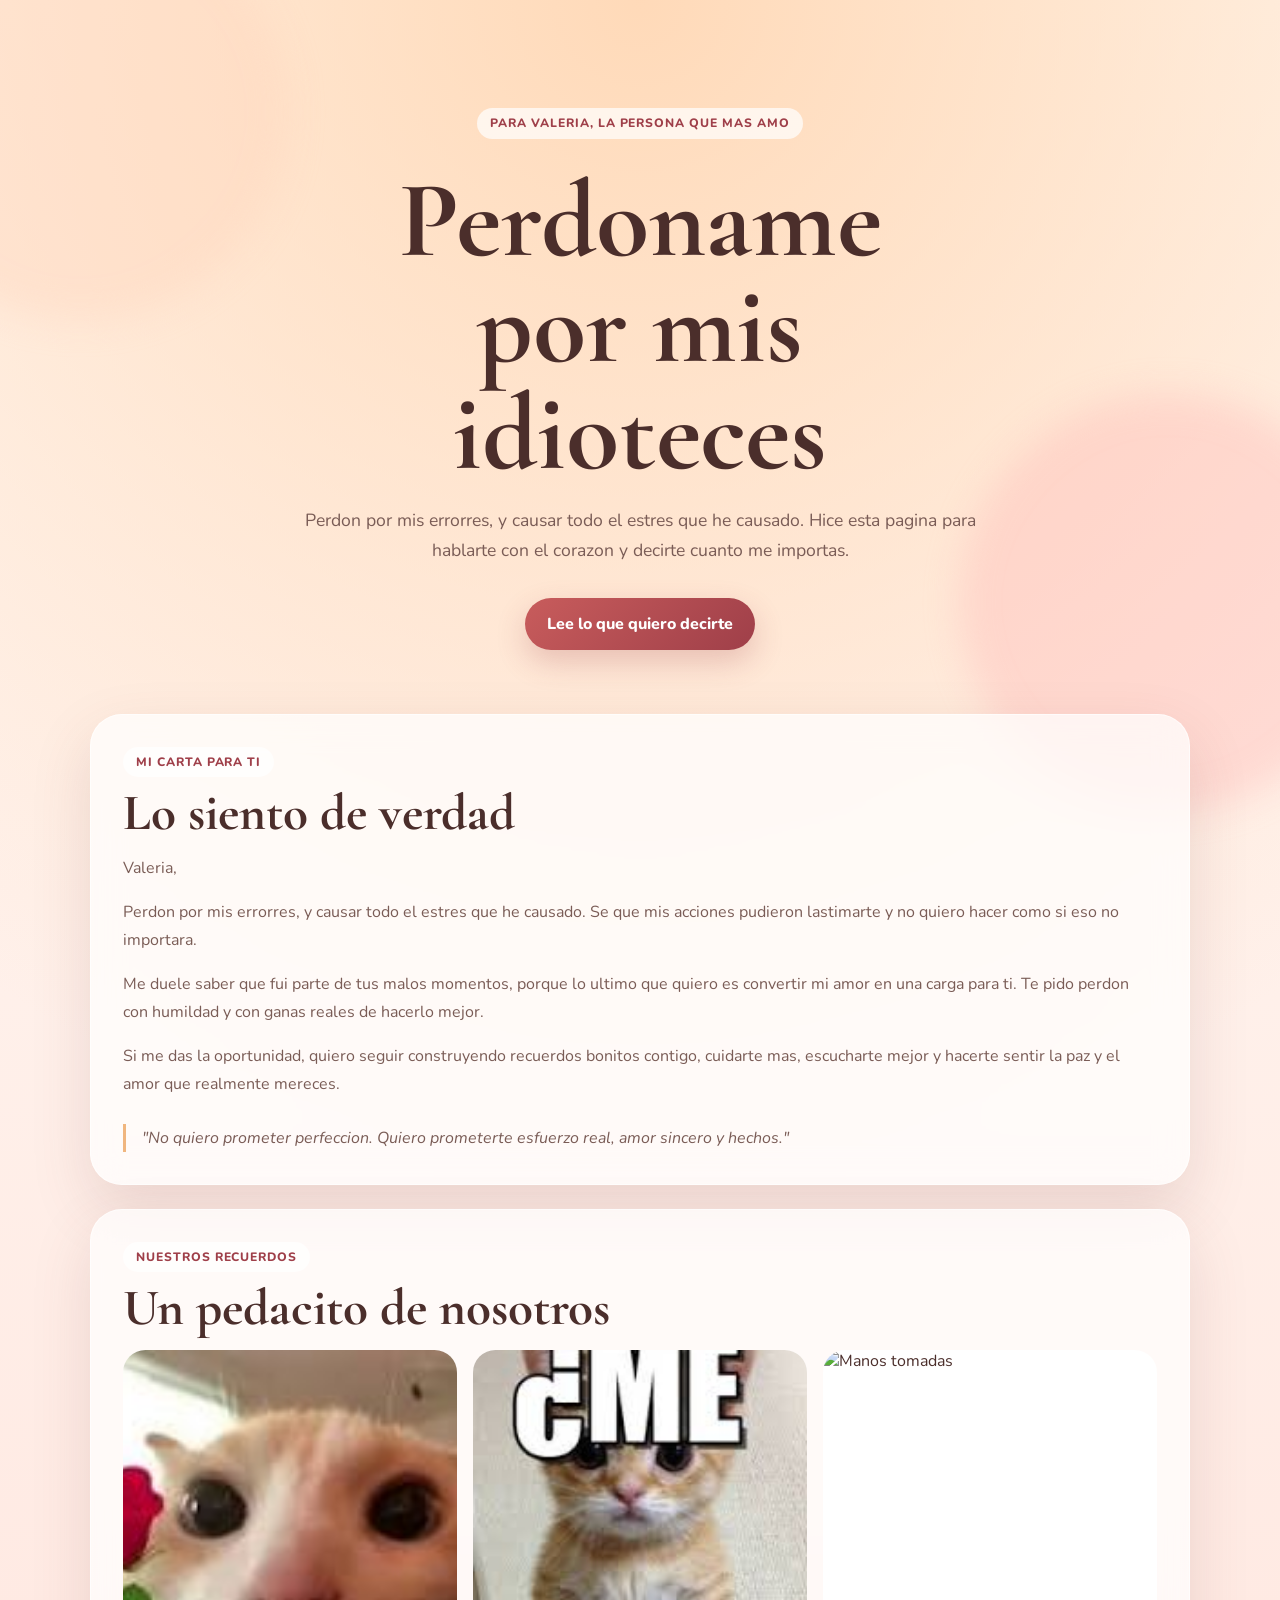
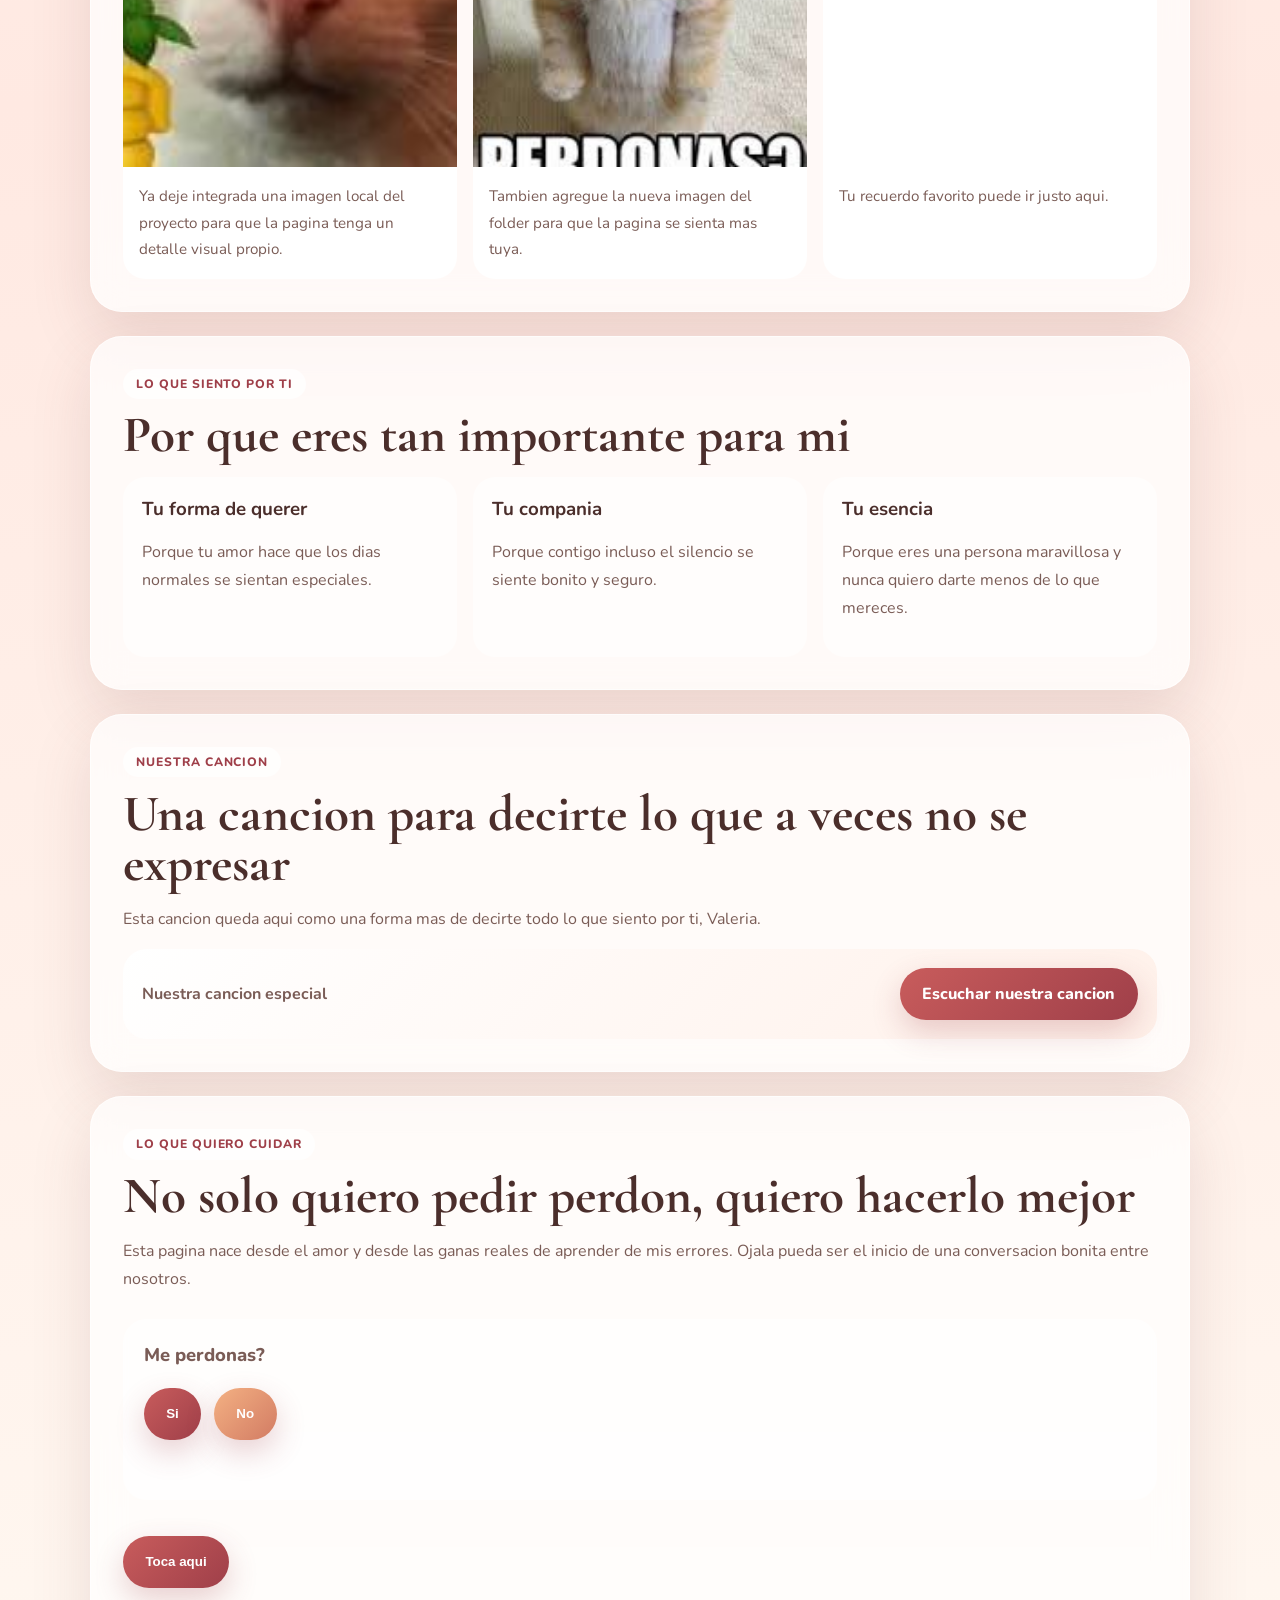
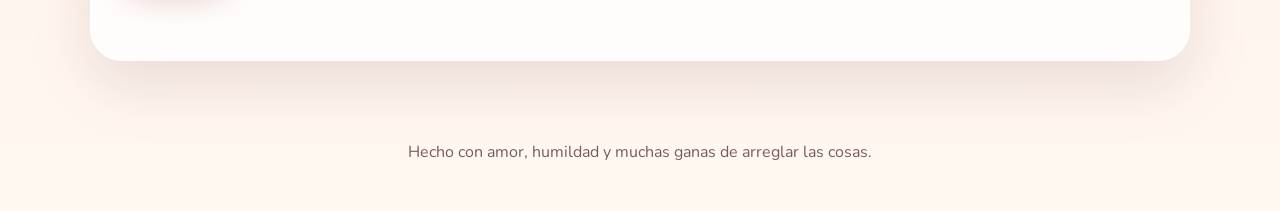
==== index.html @ f138391a "Add files via upload" ====
<!DOCTYPE html>
<html lang="es">
<head>
  <meta charset="UTF-8">
  <meta name="viewport" content="width=device-width, initial-scale=1.0">
  <title>Perdoname</title>
  <link rel="preconnect" href="https://fonts.googleapis.com">
  <link rel="preconnect" href="https://fonts.gstatic.com" crossorigin>
  <link href="https://fonts.googleapis.com/css2?family=Cormorant+Garamond:wght@500;700&family=Nunito:wght@400;600;700&display=swap" rel="stylesheet">
  <link rel="stylesheet" href="styles.css">
</head>
<body>
  <div class="background-glow background-glow-left"></div>
  <div class="background-glow background-glow-right"></div>

  <header class="hero">
    <p class="eyebrow">Para Valeria, la persona que mas amo</p>
    <h1>Perdoname por mis idioteces</h1>
    <p class="hero-copy">
      Perdon por mis errorres, y causar todo el estres que he causado.
      Hice esta pagina para hablarte con el corazon y decirte cuanto me importas.
    </p>
    <a class="hero-button" href="#carta">Lee lo que quiero decirte</a>
  </header>

  <main>
    <section class="card letter" id="carta">
      <span class="section-tag">Mi carta para ti</span>
      <h2>Lo siento de verdad</h2>
      <p>
        Valeria,
      </p>
      <p>
        Perdon por mis errorres, y causar todo el estres que he causado.
        Se que mis acciones pudieron lastimarte y no quiero hacer como si eso no importara.
      </p>
      <p>
        Me duele saber que fui parte de tus malos momentos, porque lo ultimo que quiero es convertir
        mi amor en una carga para ti. Te pido perdon con humildad y con ganas reales de hacerlo mejor.
      </p>
      <p>
        Si me das la oportunidad, quiero seguir construyendo recuerdos bonitos contigo,
        cuidarte mas, escucharte mejor y hacerte sentir la paz y el amor que realmente mereces.
      </p>
      <blockquote>
        "No quiero prometer perfeccion. Quiero prometerte esfuerzo real, amor sincero y hechos."
      </blockquote>
    </section>

    <section class="card gallery">
      <div class="section-heading">
        <span class="section-tag">Nuestros recuerdos</span>
        <h2>Un pedacito de nosotros</h2>
      </div>
      <div class="photo-grid">
        <figure class="photo-frame">
          <img src="gatoFlor.jpg" alt="Imagen especial del proyecto">
          <figcaption>Ya deje integrada una imagen local del proyecto para que la pagina tenga un detalle visual propio.</figcaption>
        </figure>
        <figure class="photo-frame">
          <img src="gatoPerdon.jpg" alt="Otra imagen especial para Valeria">
          <figcaption>Tambien agregue la nueva imagen del folder para que la pagina se sienta mas tuya.</figcaption>
        </figure>
        <figure class="photo-frame">
          <img src="https://images.unsplash.com/photo-1518199266791-5375a83190b7?auto=format&fit=crop&w=900&q=80" alt="Manos tomadas">
          <figcaption>Tu recuerdo favorito puede ir justo aqui.</figcaption>
        </figure>
      </div>
    </section>

    <section class="card reasons">
      <span class="section-tag">Lo que siento por ti</span>
      <h2>Por que eres tan importante para mi</h2>
      <div class="reasons-grid">
        <article>
          <h3>Tu forma de querer</h3>
          <p>Porque tu amor hace que los dias normales se sientan especiales.</p>
        </article>
        <article>
          <h3>Tu compania</h3>
          <p>Porque contigo incluso el silencio se siente bonito y seguro.</p>
        </article>
        <article>
          <h3>Tu esencia</h3>
          <p>Porque eres una persona maravillosa y nunca quiero darte menos de lo que mereces.</p>
        </article>
      </div>
    </section>

    <section class="card song">
      <div class="section-heading">
        <span class="section-tag">Nuestra cancion</span>
        <h2>Una cancion para decirte lo que a veces no se expresar</h2>
      </div>
      <p>
        Esta cancion queda aqui como una forma mas de decirte todo lo que siento por ti, Valeria.
      </p>
      <div class="song-panel">
        <p class="song-title">Nuestra cancion especial</p>
        <a class="song-button" href="https://www.youtube.com/watch?v=RbDHrszEIS8&list=RDRbDHrszEIS8&start_radio=1" target="_blank" rel="noreferrer">
          Escuchar nuestra cancion
        </a>
      </div>
    </section>

    <section class="card promise">
      <span class="section-tag">Lo que quiero cuidar</span>
      <h2>No solo quiero pedir perdon, quiero hacerlo mejor</h2>
      <p>
        Esta pagina nace desde el amor y desde las ganas reales de aprender de mis errores.
        Ojala pueda ser el inicio de una conversacion bonita entre nosotros.
      </p>
      <div class="decision-box">
        <p class="decision-question">Me perdonas?</p>
        <div class="decision-actions">
          <button id="yes-button" class="hero-button">Si</button>
          <button id="no-button" class="hero-button secondary-button">No</button>
        </div>
        <p id="decision-message" class="decision-message" aria-live="polite"></p>
      </div>
      <button id="heart-button" class="hero-button secondary">Toca aqui</button>
      <p id="heart-message" class="heart-message" aria-live="polite"></p>
    </section>
  </main>

  <footer class="footer">
    <p>Hecho con amor, humildad y muchas ganas de arreglar las cosas.</p>
  </footer>

  <script src="script.js"></script>
</body>
</html>
---- styles.css ----
:root {
  --bg: #fff8f1;
  --surface: rgba(255, 255, 255, 0.72);
  --surface-strong: rgba(255, 255, 255, 0.9);
  --text: #4b2e2b;
  --muted: #7a5c56;
  --accent: #c85c5c;
  --accent-dark: #9f3f49;
  --gold: #f0b67f;
  --shadow: 0 24px 60px rgba(120, 65, 65, 0.15);
}

* {
  box-sizing: border-box;
}

html {
  scroll-behavior: smooth;
}

body {
  margin: 0;
  min-height: 100vh;
  font-family: "Nunito", sans-serif;
  color: var(--text);
  background:
    radial-gradient(circle at top, rgba(255, 212, 174, 0.85), transparent 34%),
    linear-gradient(180deg, #fffaf5 0%, #ffe9e2 50%, #fff8f1 100%);
  overflow-x: hidden;
}

img {
  display: block;
  width: 100%;
}

.background-glow {
  position: fixed;
  z-index: -1;
  width: 26rem;
  height: 26rem;
  border-radius: 50%;
  filter: blur(18px);
  opacity: 0.35;
}

.background-glow-left {
  top: -6rem;
  left: -8rem;
  background: #ffd3ba;
}

.background-glow-right {
  right: -6rem;
  bottom: 10%;
  background: #ffb4b4;
}

.hero,
main,
.footer {
  width: min(1100px, calc(100% - 2rem));
  margin: 0 auto;
}

.hero {
  padding: 6rem 0 4rem;
  text-align: center;
}

.eyebrow,
.section-tag {
  display: inline-block;
  padding: 0.45rem 0.8rem;
  border-radius: 999px;
  background: rgba(255, 255, 255, 0.7);
  color: var(--accent-dark);
  letter-spacing: 0.08em;
  text-transform: uppercase;
  font-size: 0.76rem;
  font-weight: 800;
}

.hero h1,
.card h2 {
  font-family: "Cormorant Garamond", serif;
  line-height: 0.98;
}

.hero h1 {
  margin: 1rem auto 1.2rem;
  max-width: 11ch;
  font-size: clamp(3.6rem, 10vw, 6.8rem);
}

.hero-copy {
  max-width: 42rem;
  margin: 0 auto 2rem;
  font-size: 1.1rem;
  line-height: 1.7;
  color: var(--muted);
}

.hero-button,
.song-button {
  display: inline-flex;
  align-items: center;
  justify-content: center;
  min-height: 3.25rem;
  padding: 0.9rem 1.4rem;
  border: none;
  border-radius: 999px;
  background: linear-gradient(135deg, var(--accent), var(--accent-dark));
  color: #fff;
  font-weight: 800;
  text-decoration: none;
  box-shadow: 0 12px 30px rgba(159, 63, 73, 0.24);
  cursor: pointer;
  transition: transform 180ms ease, box-shadow 180ms ease;
}

.hero-button:hover,
.song-button:hover {
  transform: translateY(-2px);
  box-shadow: 0 16px 32px rgba(159, 63, 73, 0.28);
}

.hero-button.secondary {
  margin-top: 0.6rem;
}

.secondary-button {
  background: linear-gradient(135deg, #f4b183, #d27b63);
}

main {
  display: grid;
  gap: 1.5rem;
  padding-bottom: 4rem;
}

.card {
  padding: 2rem;
  border: 1px solid rgba(255, 255, 255, 0.65);
  border-radius: 2rem;
  background: var(--surface);
  backdrop-filter: blur(16px);
  box-shadow: var(--shadow);
}

.card h2 {
  margin: 0.7rem 0 1rem;
  font-size: clamp(2.2rem, 4vw, 3.5rem);
}

.card p,
blockquote,
figcaption {
  color: var(--muted);
  line-height: 1.75;
}

blockquote {
  margin: 1.6rem 0 0;
  padding-left: 1rem;
  border-left: 3px solid var(--gold);
  font-style: italic;
}

.section-heading {
  margin-bottom: 1rem;
}

.photo-grid,
.reasons-grid {
  display: grid;
  gap: 1rem;
}

.photo-grid {
  grid-template-columns: repeat(3, minmax(0, 1fr));
}

.photo-frame {
  margin: 0;
  overflow: hidden;
  border-radius: 1.4rem;
  background: var(--surface-strong);
}

.photo-frame img {
  aspect-ratio: 4 / 5;
  object-fit: cover;
}

.photo-frame figcaption {
  padding: 1rem;
  font-size: 0.95rem;
}

.reasons-grid {
  grid-template-columns: repeat(3, minmax(0, 1fr));
}

.reasons-grid article {
  padding: 1.2rem;
  border-radius: 1.4rem;
  background: rgba(255, 255, 255, 0.55);
}

.reasons-grid h3 {
  margin-top: 0;
  margin-bottom: 0.5rem;
}

.song-panel {
  display: flex;
  align-items: center;
  justify-content: space-between;
  gap: 1rem;
  padding: 1.2rem;
  border-radius: 1.5rem;
  background: linear-gradient(135deg, rgba(255, 255, 255, 0.9), rgba(255, 239, 231, 0.9));
}

.song-title {
  margin: 0;
  font-weight: 700;
}

.heart-message {
  min-height: 1.5rem;
  margin-bottom: 0;
  color: var(--accent-dark);
  font-weight: 700;
}

.decision-box {
  margin: 1.6rem 0;
  padding: 1.3rem;
  border-radius: 1.5rem;
  background: rgba(255, 255, 255, 0.62);
}

.decision-question {
  margin-top: 0;
  margin-bottom: 1rem;
  font-size: 1.15rem;
  font-weight: 800;
  color: var(--text);
}

.decision-actions {
  display: flex;
  flex-wrap: wrap;
  align-items: center;
  gap: 0.8rem;
}

#yes-button,
#no-button {
  transform-origin: center;
}

.decision-message {
  min-height: 1.5rem;
  margin: 1rem 0 0;
  color: var(--accent-dark);
  font-weight: 700;
}

.footer {
  padding: 0 0 2rem;
  text-align: center;
  color: var(--muted);
}

@media (max-width: 820px) {
  .photo-grid,
  .reasons-grid {
    grid-template-columns: 1fr;
  }

  .song-panel {
    flex-direction: column;
    align-items: flex-start;
  }

  .decision-actions {
    flex-direction: column;
    align-items: stretch;
  }
}

@media (max-width: 560px) {
  .hero {
    padding-top: 4.5rem;
  }

  .card {
    padding: 1.35rem;
    border-radius: 1.5rem;
  }

  .hero h1 {
    max-width: 100%;
  }
}
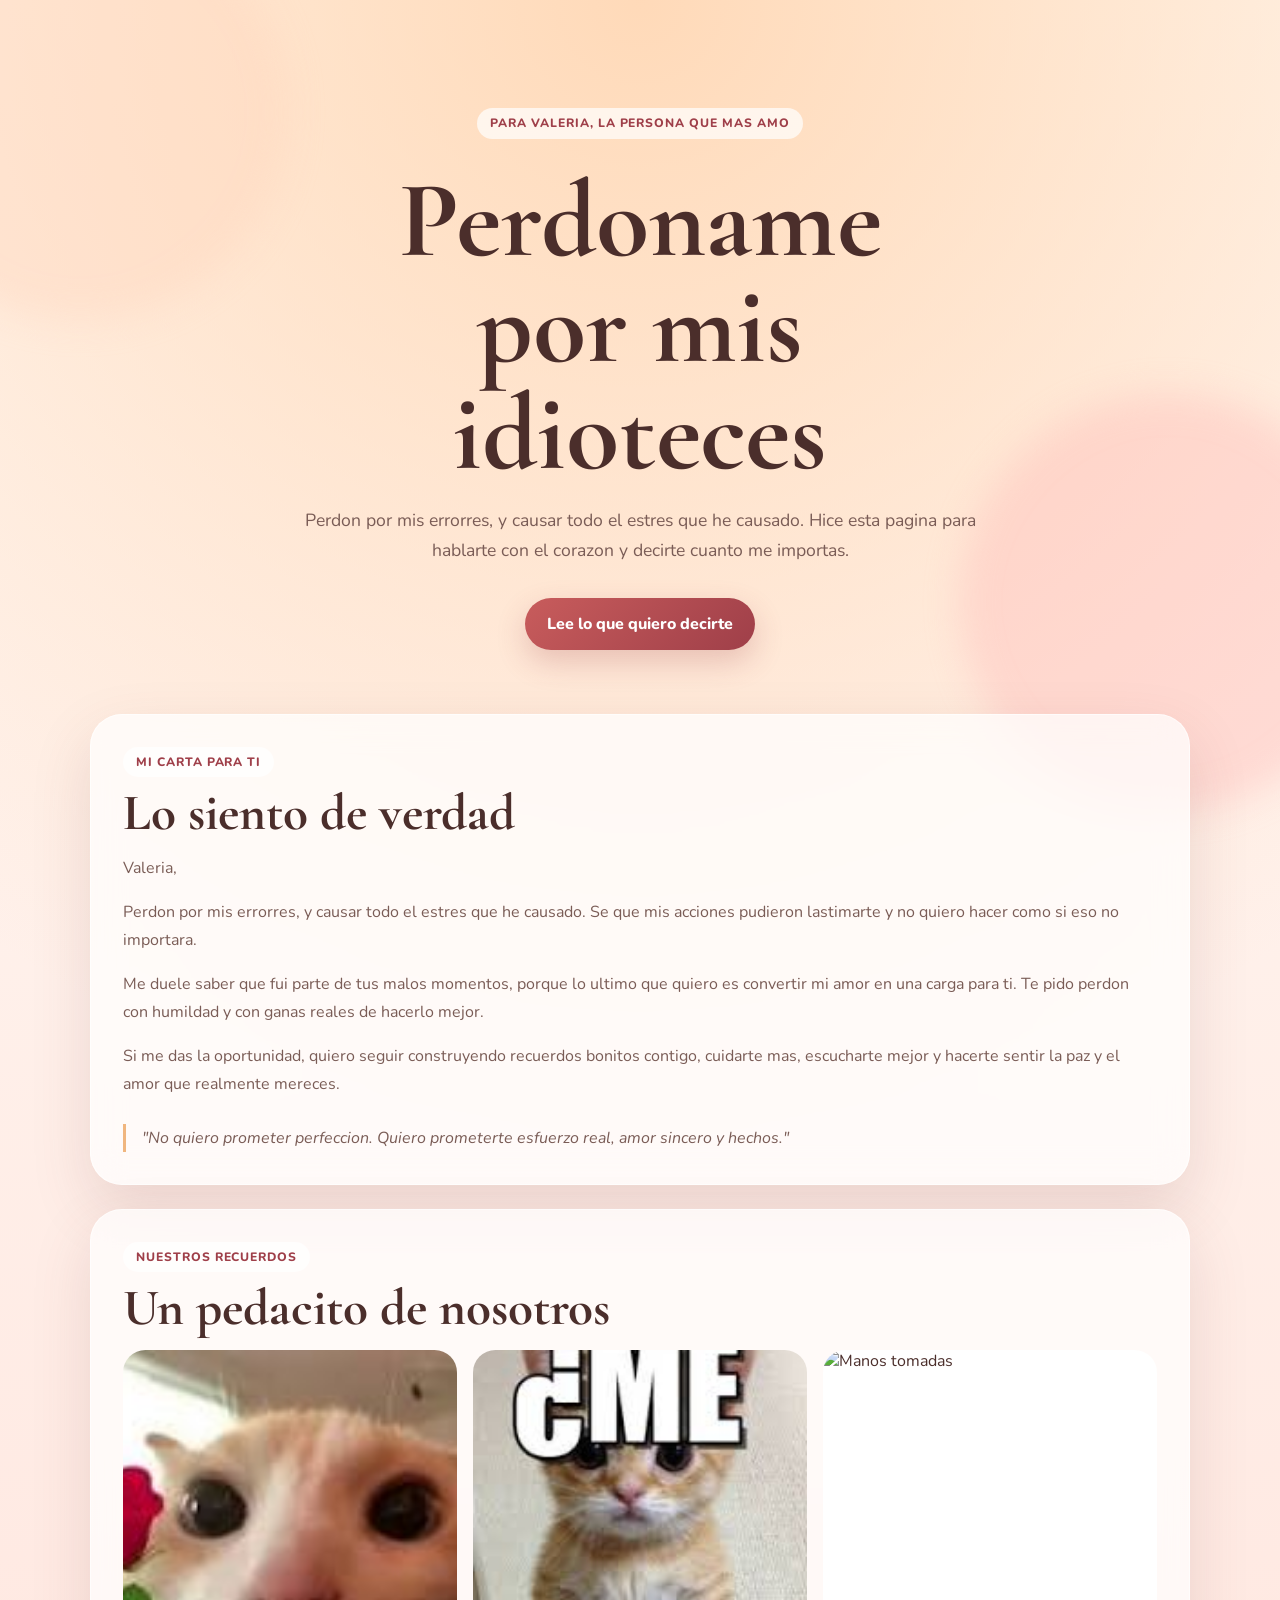
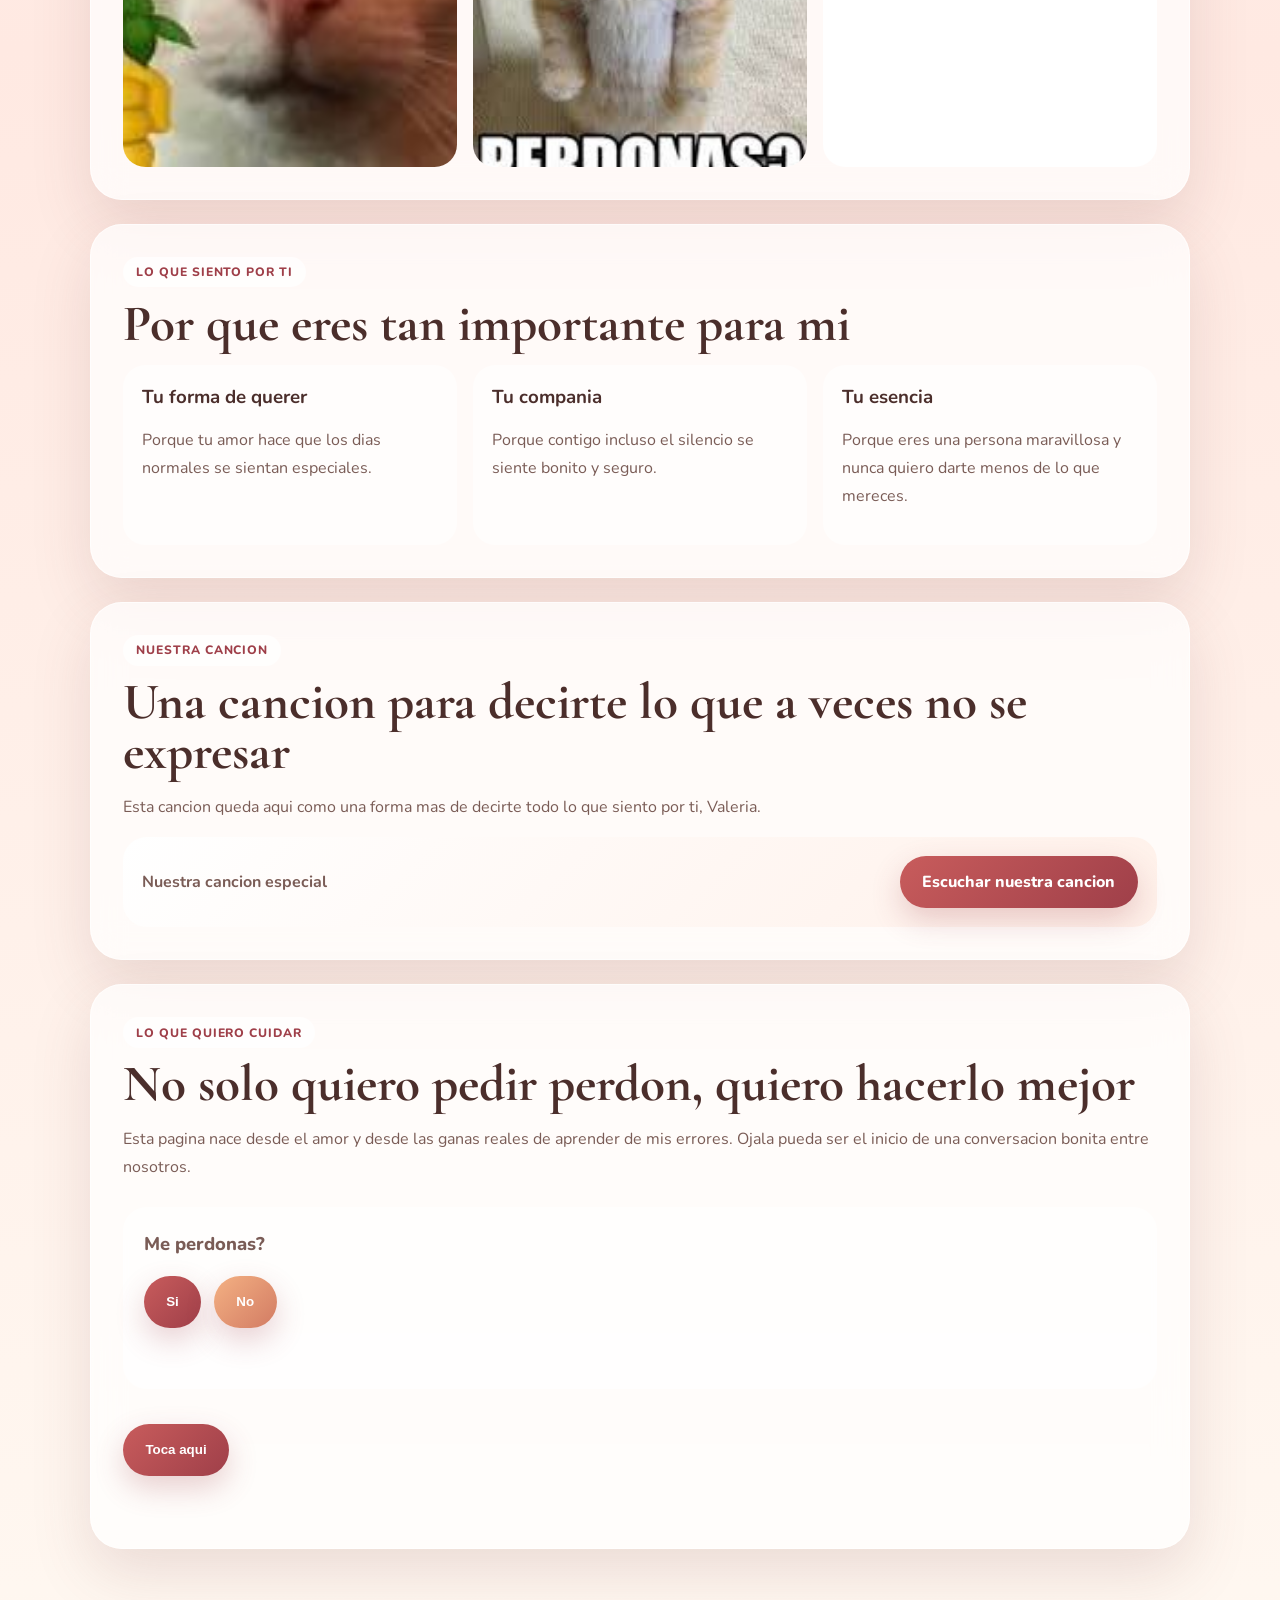
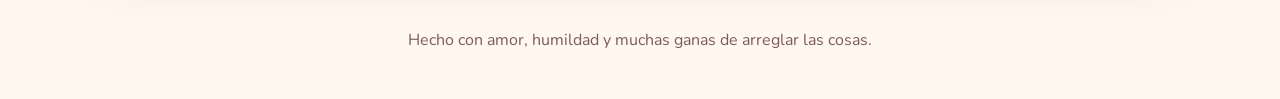
==== commit 66dd4cb9: "Add files via upload" ====
--- a/index.html
+++ b/index.html
@@ -55,15 +55,12 @@
       <div class="photo-grid">
         <figure class="photo-frame">
           <img src="gatoFlor.jpg" alt="Imagen especial del proyecto">
-          <figcaption>Ya deje integrada una imagen local del proyecto para que la pagina tenga un detalle visual propio.</figcaption>
         </figure>
         <figure class="photo-frame">
           <img src="gatoPerdon.jpg" alt="Otra imagen especial para Valeria">
-          <figcaption>Tambien agregue la nueva imagen del folder para que la pagina se sienta mas tuya.</figcaption>
         </figure>
         <figure class="photo-frame">
           <img src="https://images.unsplash.com/photo-1518199266791-5375a83190b7?auto=format&fit=crop&w=900&q=80" alt="Manos tomadas">
-          <figcaption>Tu recuerdo favorito puede ir justo aqui.</figcaption>
         </figure>
       </div>
     </section>
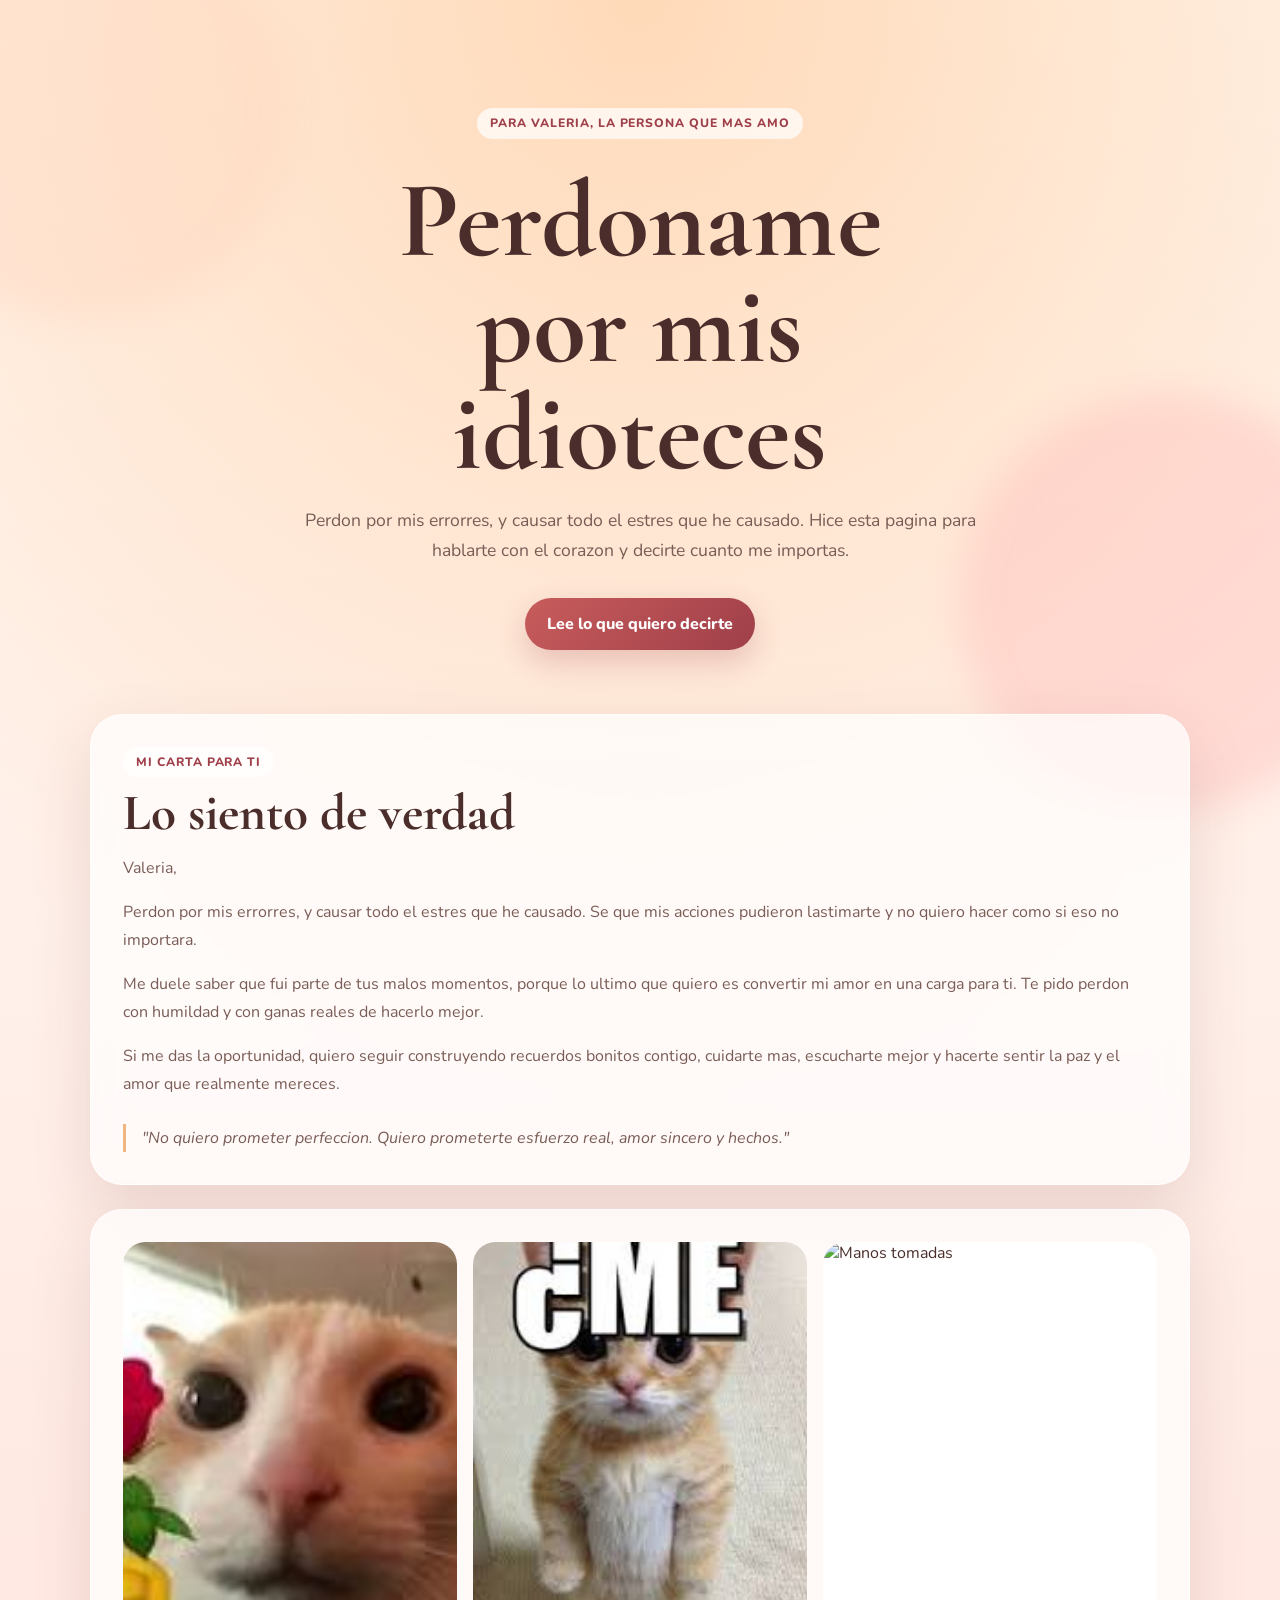
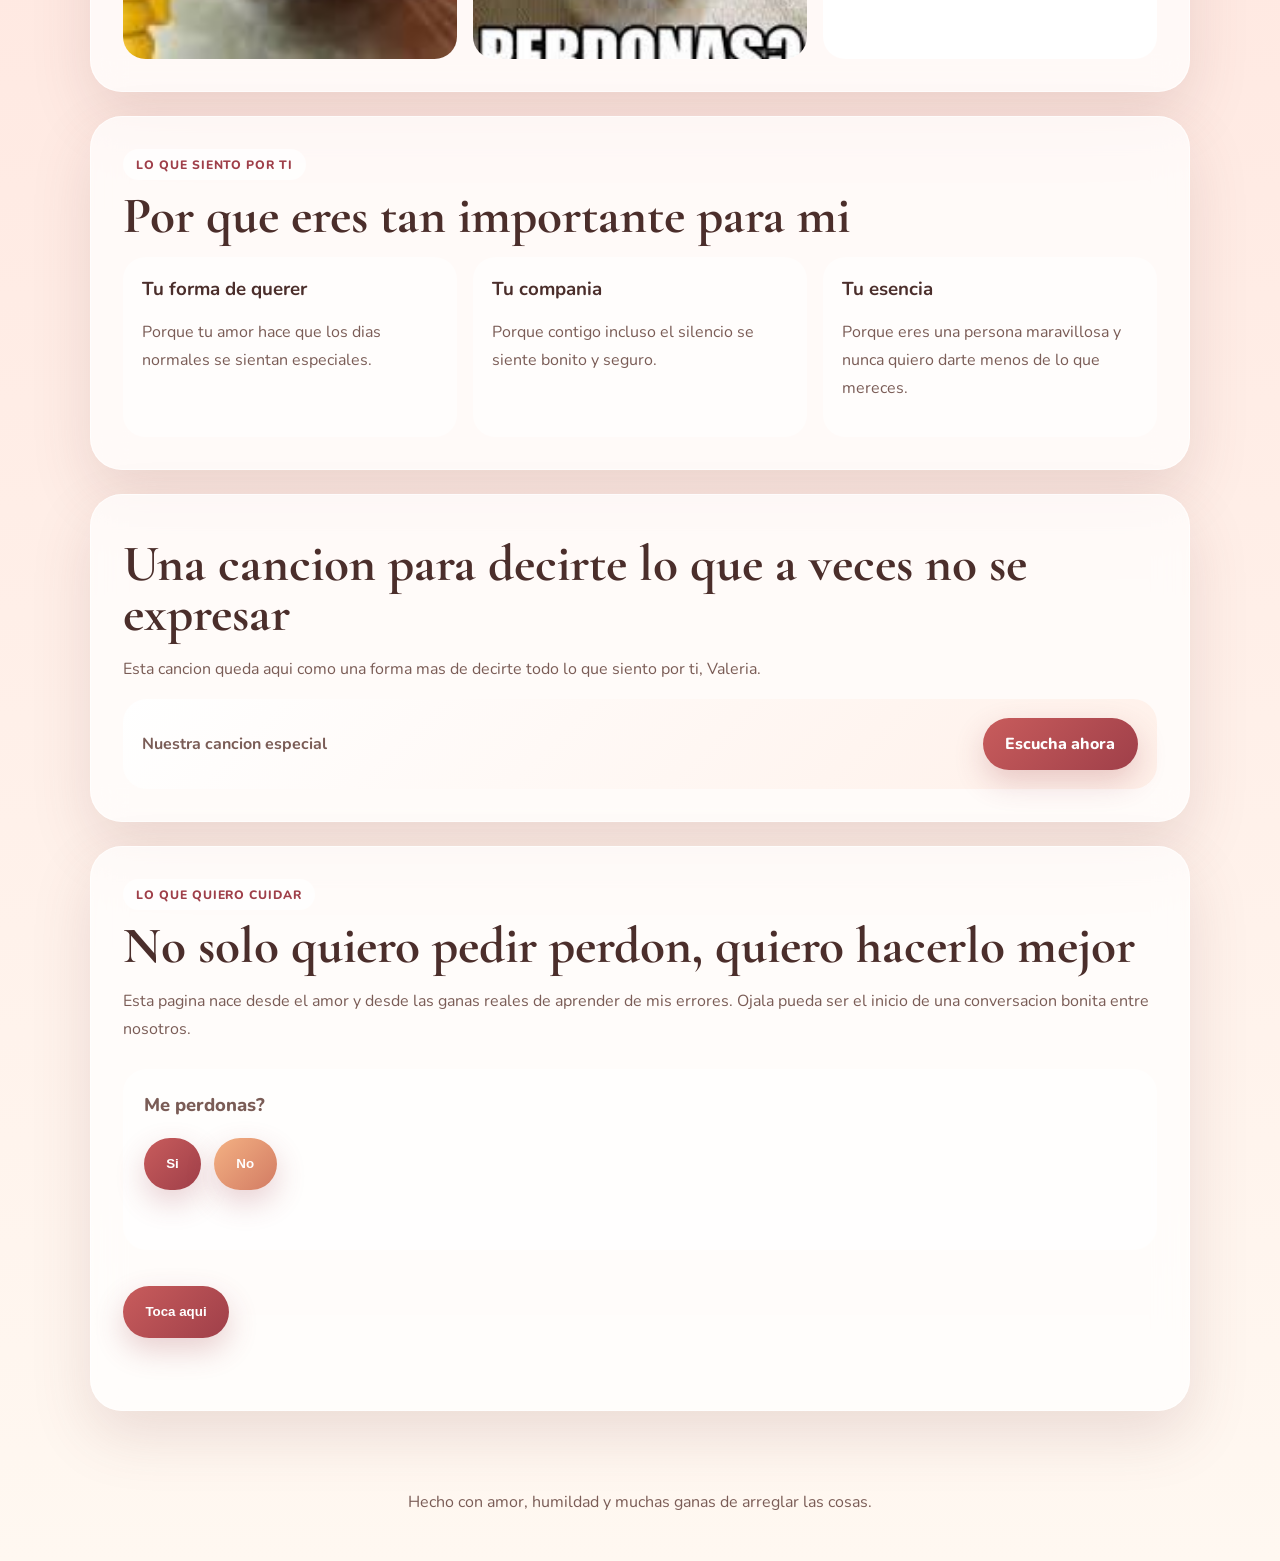
==== commit 3686988d: "Add files via upload" ====
--- a/index.html
+++ b/index.html
@@ -48,10 +48,6 @@
     </section>
 
     <section class="card gallery">
-      <div class="section-heading">
-        <span class="section-tag">Nuestros recuerdos</span>
-        <h2>Un pedacito de nosotros</h2>
-      </div>
       <div class="photo-grid">
         <figure class="photo-frame">
           <img src="gatoFlor.jpg" alt="Imagen especial del proyecto">
@@ -86,7 +82,6 @@
 
     <section class="card song">
       <div class="section-heading">
-        <span class="section-tag">Nuestra cancion</span>
         <h2>Una cancion para decirte lo que a veces no se expresar</h2>
       </div>
       <p>
@@ -95,7 +90,7 @@
       <div class="song-panel">
         <p class="song-title">Nuestra cancion especial</p>
         <a class="song-button" href="https://www.youtube.com/watch?v=RbDHrszEIS8&list=RDRbDHrszEIS8&start_radio=1" target="_blank" rel="noreferrer">
-          Escuchar nuestra cancion
+          Escucha ahora
         </a>
       </div>
     </section>
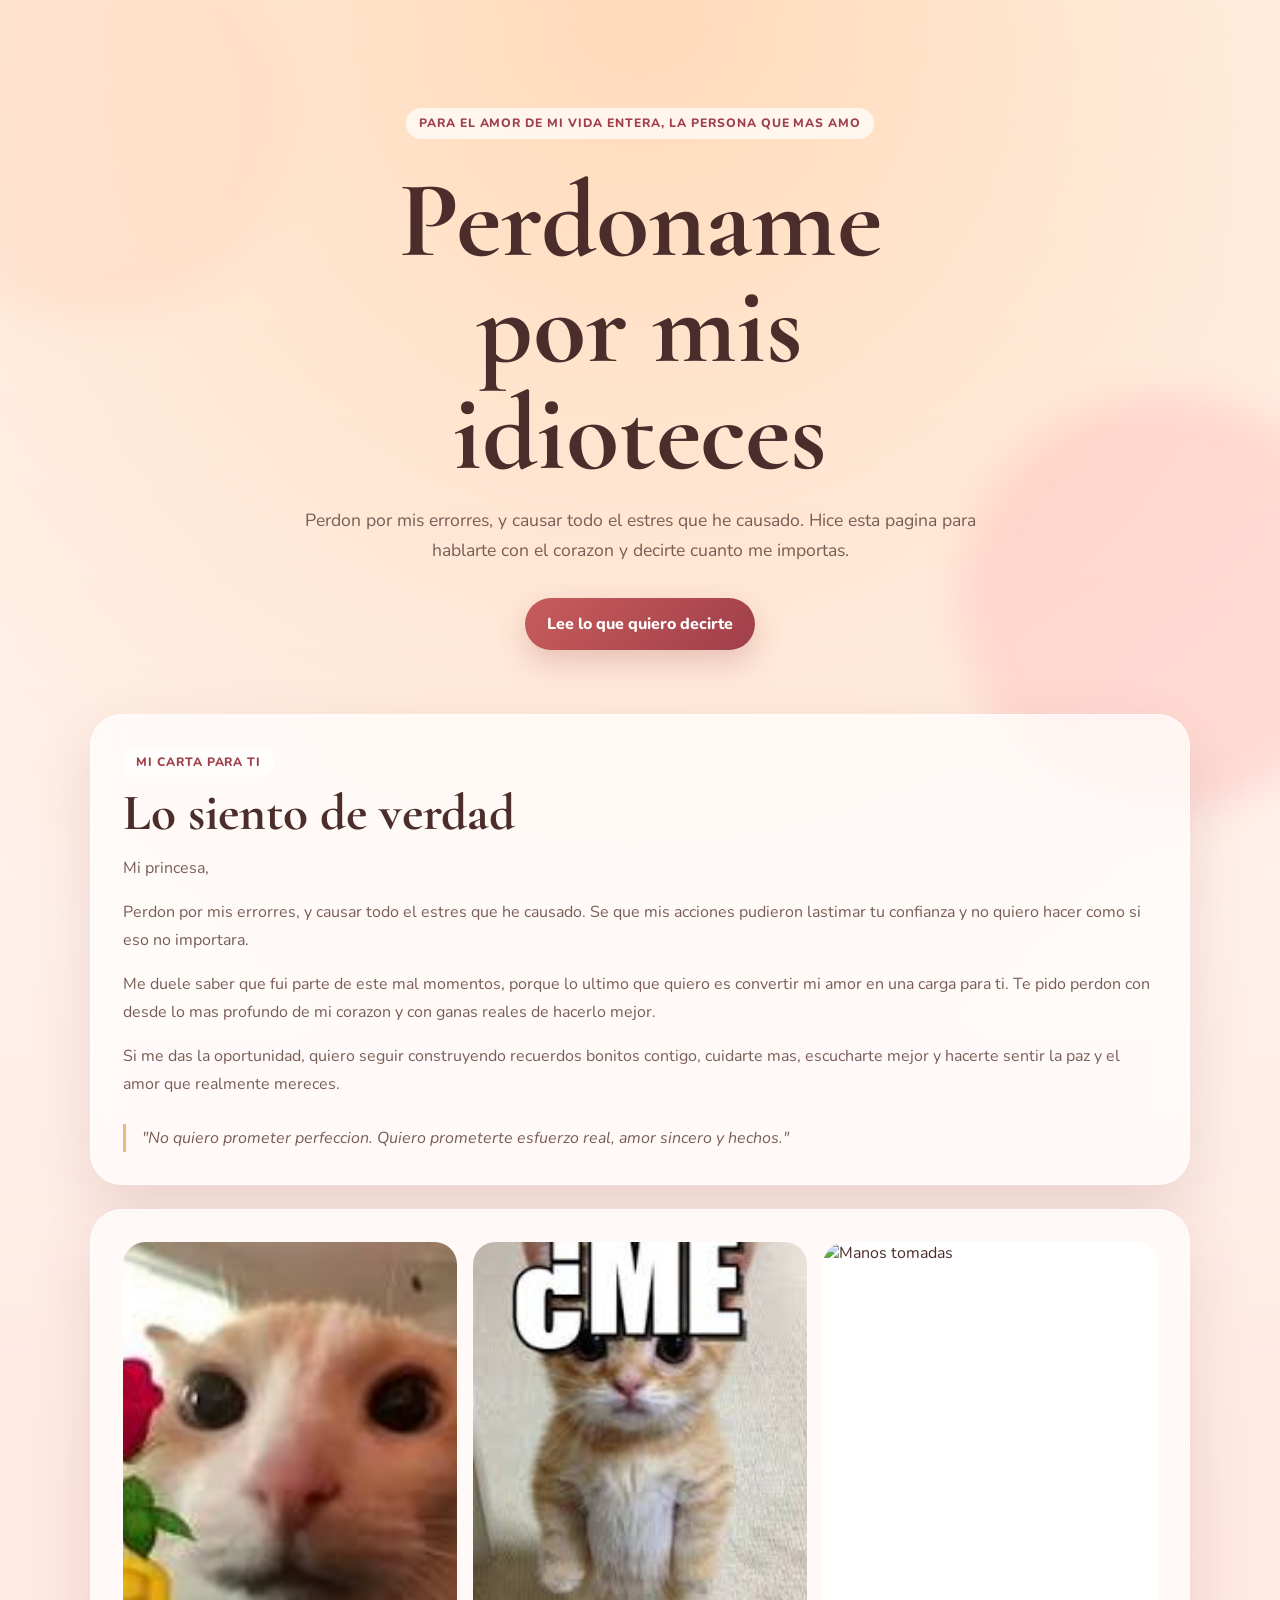
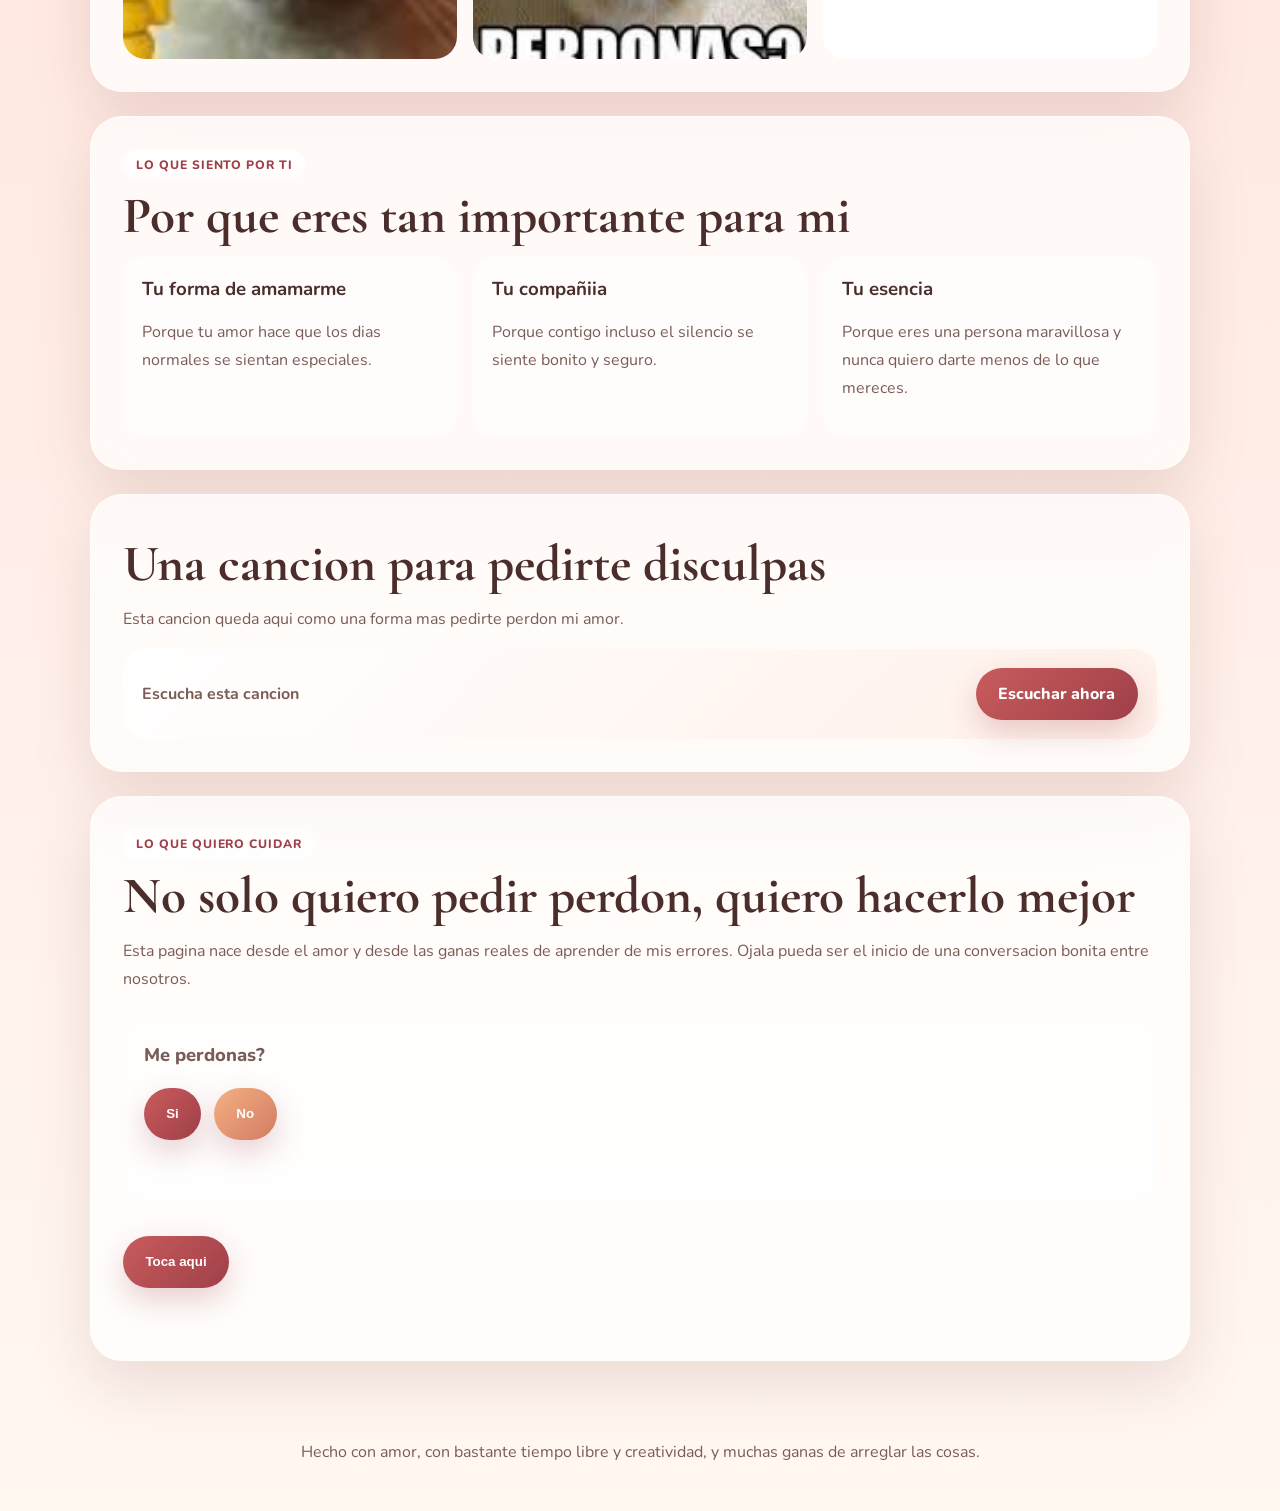
==== commit af82f896: "Update index.html" ====
--- a/index.html
+++ b/index.html
@@ -14,7 +14,7 @@
   <div class="background-glow background-glow-right"></div>
 
   <header class="hero">
-    <p class="eyebrow">Para Valeria, la persona que mas amo</p>
+    <p class="eyebrow">Para el Amor de mi vida entera, la persona que mas amo</p>
     <h1>Perdoname por mis idioteces</h1>
     <p class="hero-copy">
       Perdon por mis errorres, y causar todo el estres que he causado.
@@ -28,15 +28,15 @@
       <span class="section-tag">Mi carta para ti</span>
       <h2>Lo siento de verdad</h2>
       <p>
-        Valeria,
+        Mi princesa,
       </p>
       <p>
         Perdon por mis errorres, y causar todo el estres que he causado.
-        Se que mis acciones pudieron lastimarte y no quiero hacer como si eso no importara.
+        Se que mis acciones pudieron lastimar tu confianza y no quiero hacer como si eso no importara.
       </p>
       <p>
-        Me duele saber que fui parte de tus malos momentos, porque lo ultimo que quiero es convertir
-        mi amor en una carga para ti. Te pido perdon con humildad y con ganas reales de hacerlo mejor.
+        Me duele saber que fui parte de este mal momentos, porque lo ultimo que quiero es convertir
+        mi amor en una carga para ti. Te pido perdon con desde lo mas profundo de mi corazon y con ganas reales de hacerlo mejor.
       </p>
       <p>
         Si me das la oportunidad, quiero seguir construyendo recuerdos bonitos contigo,
@@ -66,11 +66,11 @@
       <h2>Por que eres tan importante para mi</h2>
       <div class="reasons-grid">
         <article>
-          <h3>Tu forma de querer</h3>
+          <h3>Tu forma de amamarme</h3>
           <p>Porque tu amor hace que los dias normales se sientan especiales.</p>
         </article>
         <article>
-          <h3>Tu compania</h3>
+          <h3>Tu compañiia</h3>
           <p>Porque contigo incluso el silencio se siente bonito y seguro.</p>
         </article>
         <article>
@@ -82,15 +82,15 @@
 
     <section class="card song">
       <div class="section-heading">
-        <h2>Una cancion para decirte lo que a veces no se expresar</h2>
+        <h2>Una cancion para pedirte disculpas</h2>
       </div>
       <p>
-        Esta cancion queda aqui como una forma mas de decirte todo lo que siento por ti, Valeria.
+        Esta cancion queda aqui como una forma mas pedirte perdon mi amor.
       </p>
       <div class="song-panel">
-        <p class="song-title">Nuestra cancion especial</p>
+        <p class="song-title">Escucha esta cancion</p>
         <a class="song-button" href="https://www.youtube.com/watch?v=RbDHrszEIS8&list=RDRbDHrszEIS8&start_radio=1" target="_blank" rel="noreferrer">
-          Escucha ahora
+          Escuchar ahora
         </a>
       </div>
     </section>
@@ -116,7 +116,7 @@
   </main>
 
   <footer class="footer">
-    <p>Hecho con amor, humildad y muchas ganas de arreglar las cosas.</p>
+    <p>Hecho con amor, con bastante tiempo libre y creatividad, y muchas ganas de arreglar las cosas.</p>
   </footer>
 
   <script src="script.js"></script>
